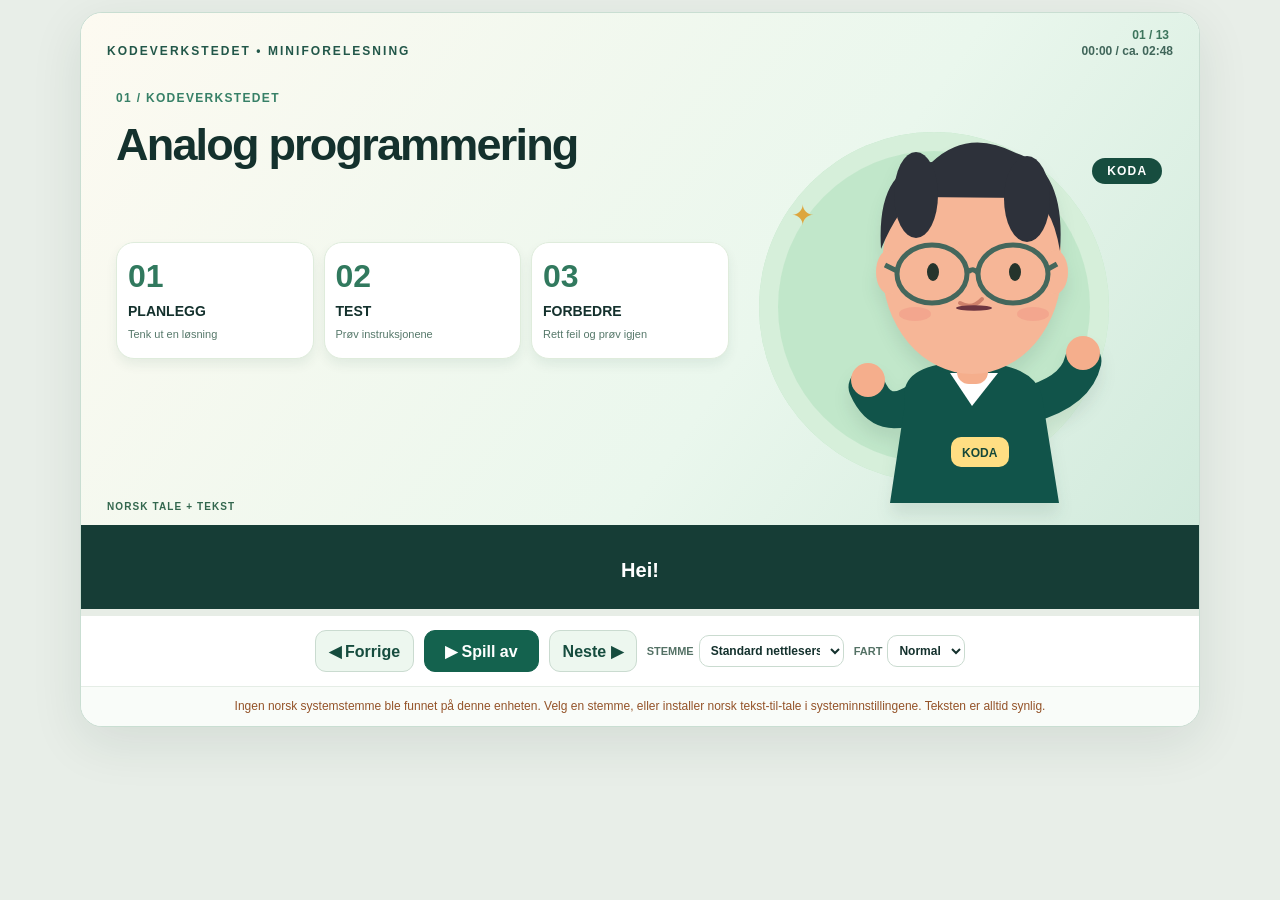
==== analog-programmering-NY.html @ 8103c156 "Add files via upload" ====
<!DOCTYPE html>
<html lang="nb"><head><meta charset="utf-8"><meta name="viewport" content="width=device-width,initial-scale=1"><title>Analog programmering med Koda | Kodeverkstedet</title>
<style>
:root{--ink:#14312d;--forest:#12483f;--jade:#297f64;--mint:#bee8ce;--cream:#fff9ef;--lemon:#ffde83;--peach:#f5ae8c;--blue:#b6cfff}*{box-sizing:border-box}html,body{margin:0;min-height:100%;background:#e8eee8;font-family:Inter,'Segoe UI',Arial,sans-serif;color:var(--ink)}body{padding:12px}button,select{font:inherit}button:focus-visible,select:focus-visible{outline:3px solid #368ce8;outline-offset:3px} .shell{max-width:1120px;margin:auto;border:1px solid #c9ded2;box-shadow:0 15px 52px #14312d19;overflow:hidden;background:white;border-radius:22px}.stage{position:relative;background:linear-gradient(126deg,#fdfaf1 0%,#eaf7ed 61%,#d1eadc 100%);min-height:512px;display:grid;grid-template-columns:59% 41%;overflow:hidden}.topbar{grid-column:1/-1;padding:17px 26px 7px;display:flex;justify-content:space-between;align-items:center;gap:8px}.wordmark{font-size:12px;letter-spacing:.17em;font-weight:900;color:#225749}.timecode{font-size:12px;font-variant-numeric:tabular-nums;color:#40665a;font-weight:750}.maintext{z-index:1;padding:10px 12px 26px 35px}.eyebrow{font-weight:900;letter-spacing:.11em;font-size:12px;color:#378067}.maintext h1{font-size:clamp(23px,3.6vw,45px);line-height:1.1;letter-spacing:-.04em;margin:14px 0 22px;max-width:610px}.visual{min-height:218px;display:flex;justify-content:center;flex-direction:column}.scene{display:none;animation:scene-in .5s cubic-bezier(.2,.8,.2,1) both}.scene.active{display:block}.tip{font-size:clamp(12px,1.5vw,17px);font-weight:700;color:#356653;line-height:1.5;max-width:610px}.subline{margin:0;background:#163d36;color:#fff;min-height:84px;padding:16px 26px 10px;text-align:center;display:flex;align-items:center;justify-content:center;position:relative}.subline p{font-size:clamp(13px,1.6vw,20px);line-height:1.35;font-weight:650;max-width:900px;margin:0}.subline:before{content:'NORSK TALE + TEKST';position:absolute;top:-24px;left:26px;font-size:10px;color:#33674e;font-weight:900;letter-spacing:.11em}.portrait{display:flex;justify-content:center;align-items:center;position:relative;min-width:0}.portrait:before{content:'';width:min(92%,350px);aspect-ratio:1;border-radius:50%;background:#c1e7ca;position:absolute;top:12%;left:4%;box-shadow:inset 0 0 0 19px #d6efda}.portrait:after{content:'KODA';position:absolute;right:8%;top:18%;background:#174d3f;color:#fff;border-radius:20px;padding:6px 15px;letter-spacing:.1em;font-size:12px;font-weight:900}.koda{z-index:2;position:relative;width:min(90%,340px);height:auto;overflow:visible;filter:drop-shadow(0px 12px 8px #17362a18);animation:bob 3.3s ease-in-out infinite}.koda .face-group{transform-origin:172px 190px;animation:nod 4.5s ease-in-out infinite}.koda .eyes{transform-origin:center;animation:blink 5.7s infinite}.koda .mouth{transform-origin:center;transform:scaleY(.25)}.playing .koda .mouth{animation:talk .22s ease-in-out infinite alternate}.playing .koda .right-arm{transform-origin:230px 305px;animation:wave 2.2s ease-in-out infinite}.playing .koda .left-arm{transform-origin:114px 309px;animation:point 2.5s ease-in-out infinite}.koda-stars{position:absolute;z-index:3;color:#dda63e;font-size:28px;left:11%;top:27%;animation:twinkle 2.7s ease-in-out infinite}.playfield{display:flex;flex-direction:column}.controls{padding:14px 18px;display:flex;align-items:center;gap:10px;flex-wrap:wrap;justify-content:center;border-bottom:1px solid #e5ede6;background:#fff}.controls button{background:#edf7ef;border:1px solid #cadbd0;color:#164c3e;border-radius:11px;padding:10px 13px;font-weight:750;cursor:pointer;min-height:42px}.controls button:hover{background:#dbf0e0}.controls .play{background:#14624e;color:white;padding:10px 20px;border-color:#14624e}.controls .play:hover{background:#0e4e3f}.controls .primary{background:#eff8ef}.controls select{max-width:145px;border:1px solid #cadbd0;border-radius:10px;padding:7px;background:white;color:#14312d;font-size:12px}.control-label{color:#547165;font-size:11px;font-weight:900;display:flex;gap:5px;align-items:center}.progressbg{width:100%;height:7px;background:#e7ede6;overflow:hidden}.progress{height:100%;width:0%;background:#2e9a74;transition:width .2s linear}.note{padding:11px 20px;font-size:12px;line-height:1.45;color:#547366;background:#f9fcf9;text-align:center}.note strong{color:#234f42}.scene-indicator{position:absolute;top:15px;right:30px;font-size:12px;color:#3d755c;font-weight:800}.three-steps,.recipe,.loop-flow{display:flex;gap:10px;align-items:center}.step-card{display:flex;flex-direction:column;gap:8px;flex:1;border-radius:18px;padding:15px 11px;background:white;border:1px solid #dfecdc;box-shadow:0 6px 12px #124b3512;animation:pop .7s backwards}.step-card:nth-child(2){animation-delay:.25s}.step-card:nth-child(3){animation-delay:.5s}.step-card b{font-size:32px;color:#31795e}.step-card span{font-size:14px;font-weight:900}.step-card small{font-size:11px;color:#56786a;line-height:1.4}.recipe{gap:4px;flex-wrap:nowrap}.recipe>div,.loop-flow>div{padding:22px 9px;text-align:center;border:1px solid #d4e7d5;background:#fff;border-radius:16px;font-size:15px;flex:1;display:flex;align-items:center;flex-direction:column;gap:8px}.recipe>span,.loop-flow>span{font-size:25px;font-weight:900;color:#318566}.arrowline{display:flex;gap:8px;justify-content:center}.arrowline span{display:grid;place-items:center;background:#ffe6a4;color:#164e40;border:1px solid #e2bb65;border-radius:14px;width:65px;height:80px;font-size:37px;font-weight:900;animation:rise .85s both}.arrowline span:nth-child(2){animation-delay:.3s}.arrowline span:nth-child(3){animation-delay:.6s}.arrowline span:nth-child(4){animation-delay:.9s}.arrowline span:nth-child(5){animation-delay:1.2s}.route-grid{position:relative;display:grid;width:min(100%,410px);height:202px;background-color:#fff;background-image:linear-gradient(#bbd7c3 1px,transparent 1px),linear-gradient(90deg,#bbd7c3 1px,transparent 1px);background-size:16.66% 25%;border:2px solid #6ca688;border-radius:12px}.traveller{position:absolute;bottom:7px;left:5px;font-size:30px;animation:travel 12s linear infinite}.target{position:absolute;right:6px;top:7px;font-size:30px}.cmd-row{margin-top:8px;font-weight:900;color:#2a765a;letter-spacing:.18em}.list-icons,.questions{display:grid;gap:10px;max-width:520px}.list-icons>div,.questions>div{display:flex;align-items:center;gap:11px;background:white;border-radius:13px;padding:13px 16px;box-shadow:0 4px 13px #1a453612;font-size:18px;animation:pop .6s backwards}.list-icons>div:nth-child(2),.questions>div:nth-child(2){animation-delay:.25s}.list-icons>div:nth-child(3),.questions>div:nth-child(3){animation-delay:.5s}.list-icons small{font-size:12px;color:#577667;margin-left:auto;text-align:right}.loop-flow>div{font-size:13px}.loop-flow small{font-size:11px;color:#678275}.math-scenes{display:flex;gap:22px;align-items:center}.math-grid{width:210px;height:170px;position:relative;border-left:3px solid #2c7a60;border-bottom:3px solid #2c7a60;background-image:linear-gradient(#cae1d4 1px,transparent 1px),linear-gradient(90deg,#cae1d4 1px,transparent 1px);background-size:30px 30px}.math-dot{position:absolute;background:#e77d62;border:4px solid white;box-shadow:0 2px 5px #15372920;border-radius:50%;width:27px;height:27px}.d1{left:26px;top:125px}.d2{left:86px;top:125px;animation:bounce 1.8s infinite}.d3{left:86px;top:35px;animation:bounce 1.8s .9s infinite}.axis{position:absolute;left:-12px;top:-27px;font-size:13px;color:#30725b;font-weight:800}.ax2{left:auto;top:auto;bottom:-27px;right:-9px}.math-call{display:grid;gap:4px}.math-call b{font-size:28px;color:#23684f}.math-call small{font-size:12px;color:#638575}.grade-row{display:flex;gap:9px;flex-wrap:wrap}.grade-row span{background:white;border:2px solid #a1cdb1;border-radius:18px;padding:20px 10px;font-weight:800;font-size:16px;animation:pop .65s backwards}.grade-row span:nth-child(2){animation-delay:.2s}.grade-row span:nth-child(3){animation-delay:.4s}.grade-row span:nth-child(4){animation-delay:.6s}.beebot-area{display:flex;align-items:center;gap:28px}.bee-pic{background:#f8d36f;width:194px;height:174px;border-radius:50px;border:5px solid #c7a84e;box-shadow:inset -10px -8px 0 #eac363,0 9px 0 #dba94f;display:flex;align-items:center;justify-content:center;flex-direction:column;animation:bob 2.3s ease-in-out infinite}.bee-top{font-size:28px}.bee-button{font-size:20px}.bee-buttons{display:flex;align-items:center;gap:7px}.bee-buttons i{font-style:normal;border:2px solid #9d792e;border-radius:8px;background:#fff8e1;padding:5px;font-weight:900;color:#745b27}.arrow-pile{font-size:30px;letter-spacing:.22em;color:#19604b}.questions>div{font-weight:750;font-size:15px}.scratchdemo{border-radius:15px;overflow:hidden;border:1px solid #d1caad;max-width:460px}.scratchdemo>div{padding:10px 22px;font-weight:800;color:white;font-size:16px;background:#e4a623;border-radius:12px;margin:4px;animation:pop .5s backwards}.scratchdemo>div:nth-child(2){background:#e88838;animation-delay:.3s}.scratchdemo>.inside{background:#5388c5;margin-left:32px;animation-delay:.6s}.scratchdemo>.inside:last-child{animation-delay:.9s}.python-demo{overflow:hidden;max-width:500px;border-radius:18px;background:#172a30;color:#d6ece8;box-shadow:0 15px 26px #122b301f}.term-head{padding:11px 20px;background:#304950;color:#e2eeec;font-size:13px}.term-head span{display:inline-block;width:9px;height:9px;border-radius:50%;margin-right:5px;background:#fc978e}.term-head span:nth-child(2){background:#fbd36b}.term-head span:nth-child(3){background:#86c99a}.python-demo pre{font:600 clamp(12px,2vw,18px)/2 Consolas,'Courier New',monospace;letter-spacing:-.03em;margin:0;padding:20px 24px}.python-demo em{color:#f7cf82;font-style:normal}.python-demo b{color:#a7dcf8}@keyframes bob{0%,100%{transform:translateY(0)}50%{transform:translateY(-10px)}}@keyframes nod{0%,100%{transform:rotate(0)}40%{transform:rotate(-2.5deg)}60%{transform:rotate(2.5deg)}}@keyframes blink{0%,45%,46%,95%,100%{transform:scaleY(1)}45.3%,45.6%{transform:scaleY(.06)}}@keyframes talk{0%{transform:scaleY(.35)}100%{transform:scaleY(1.2)}}@keyframes wave{0%,100%{transform:rotate(0deg)}50%{transform:rotate(-14deg)}}@keyframes point{0%,100%{transform:rotate(0deg)}50%{transform:rotate(10deg)}}@keyframes twinkle{0%,100%{transform:scale(.85);opacity:.7}50%{transform:scale(1.2);opacity:1}}@keyframes pop{from{opacity:0;transform:translateY(15px) scale(.94)}to{opacity:1;transform:translateY(0) scale(1)}}@keyframes rise{from{opacity:0;transform:translateY(20px)}to{opacity:1;transform:translateY(0)}}@keyframes bounce{0%,100%{transform:scale(.8)}50%{transform:scale(1.2)}}@keyframes scene-in{from{opacity:0;transform:translateY(12px)}to{opacity:1;transform:translateY(0)}}@keyframes travel{0%{left:5px;bottom:7px}26%{left:35%;bottom:7px}48%{left:35%;bottom:53%}76%{left:68%;bottom:53%}100%{left:calc(100% - 44px);bottom:calc(100% - 48px)}}
@media(max-width:730px){body{padding:0}.shell{border-radius:0}.stage{grid-template-columns:62% 38%;min-height:440px}.portrait:after{right:2%;top:18%;font-size:9px}.maintext{padding:4px 6px 22px 17px}.maintext h1{margin:10px 0 17px}.visual{min-height:200px}.koda{width:100%}.portrait:before{top:20%}.step-card{padding:11px 4px}.step-card small,.list-icons small{display:none}.recipe>div{font-size:11px;padding:9px 3px}.recipe>span{font-size:16px}.list-icons>div{font-size:13px;padding:13px 9px}.arrowline{gap:4px}.arrowline span{font-size:24px;width:36px;height:50px}.route-grid{height:150px}.math-scenes{gap:7px}.math-grid{width:140px;height:140px}.math-call b{font-size:19px}.grade-row span{font-size:11px;padding:11px 5px}.bee-pic{width:130px;height:125px;border-radius:30px}.arrow-pile{font-size:14px;letter-spacing:0}.scratchdemo>div{font-size:11px}.controls{gap:5px;padding:9px}.controls button{font-size:12px;padding:7px 9px;min-height:38px}.subline{min-height:76px;padding:12px 15px}.note{font-size:11px}}
@media(prefers-reduced-motion:reduce){.koda,.koda *, .scene,.step-card,.traveller,.math-dot,.arrowline span{animation:none!important}}

@media(max-width:600px){
 .stage{display:block;min-height:465px}.topbar{padding:12px 20px 6px}
 .maintext{padding:12px 17px 28px;min-height:404px}
 .maintext h1{font-size:27px;max-width:65%;min-height:70px;margin:10px 0 12px}
 .eyebrow{font-size:10px;display:block;max-width:65%}
 .visual{width:100%;margin-top:38px;min-height:185px}
 .portrait{position:absolute;width:34%;height:183px;top:71px;right:4px;pointer-events:none}
 .portrait:before{top:22%;left:0;width:100%}.portrait:after{top:12%;right:0}
 .step-card small{display:block;font-size:10px}.step-card span{font-size:11px}
 .step-card{padding:10px 7px}.step-card b{font-size:27px}
 .scene-indicator{top:42px;right:18px}.list-icons small{display:block;font-size:10px}
 .list-icons>div{display:flex;align-items:center;gap:9px}
 .arrowline span{width:calc((100vw - 65px)/5);height:65px;font-size:30px}
 .note{line-height:1.6}
}
</style></head>
<body><main class="shell" aria-label="Interaktiv forklaringsvideo om analog programmering">
<section class="playfield" id="playfield">
<div class="stage"><div class="topbar"><div class="wordmark">KODEVERKSTEDET • MINIFORELESNING</div><div class="timecode" id="timecode">00:00 / ca. 02:55</div></div>
<div class="maintext"><span class="eyebrow" id="eyebrow">ANALOG PROGRAMMERING</span><h1 id="title">Analog programmering</h1><div id="visual" class="visual"></div></div>
<div class="portrait"><span class="koda-stars" aria-hidden="true">✦</span>
<svg class="koda" viewBox="0 0 340 420" role="img" aria-label="Koda – tegnet lærer med briller og grønne klær" xmlns="http://www.w3.org/2000/svg">
<g class="left-arm"><path d="M118 309 Q83 332 67 295" stroke="#11544a" stroke-width="37" stroke-linecap="round" fill="none"/><circle cx="68" cy="288" r="17" fill="#f5ae8c"/></g>
<g class="right-arm"><path d="M227 313 Q276 300 283 269" stroke="#11544a" stroke-width="37" stroke-linecap="round" fill="none"/><circle cx="283" cy="261" r="17" fill="#f5ae8c"/></g>
<path d="M105 311 Q97 272 164 270 Q239 269 243 310 L259 411 L90 411Z" fill="#11544a"/><path d="M150 281 L172 314 L198 281" fill="white"/><rect x="151" y="345" width="58" height="30" rx="10" fill="#ffde83"/><text x="162" y="365" font-size="12" font-weight="900" fill="#164839">KODA</text>
<rect x="157" y="253" width="31" height="39" rx="12" fill="#f5ae8c"/>
<g class="face-group"><ellipse cx="172" cy="175" rx="90" ry="107" fill="#f6b697"/><ellipse cx="89" cy="180" rx="13" ry="22" fill="#f6b697"/><ellipse cx="255" cy="180" rx="13" ry="22" fill="#f6b697"/><path d="M81 157 Q76 73 132 70 Q168 36 216 61 Q266 77 260 159 Q251 106 225 106 L117 105 Q98 116 81 157Z" fill="#2d313a"/><ellipse cx="116" cy="103" rx="22" ry="43" fill="#2d313a"/><ellipse cx="227" cy="107" rx="23" ry="43" fill="#2d313a"/>
<g stroke="#44675c" stroke-width="5" fill="none"><ellipse cx="132" cy="182" rx="35" ry="29"/><ellipse cx="213" cy="182" rx="35" ry="29"/><path d="M168 180Q173 175 178 181"/><path d="M97 179L85 173M248 177L257 172"/></g>
<g class="eyes" fill="#25342c"><ellipse cx="133" cy="180" rx="6" ry="9"/><ellipse cx="215" cy="180" rx="6" ry="9"/></g><path d="M160 211Q172 218 182 207" fill="none" stroke="#cf816b" stroke-width="4" stroke-linecap="round"/><ellipse class="mouth" cx="174" cy="234" rx="18" ry="11" fill="#6d3540"/><ellipse cx="115" cy="222" rx="16" ry="7" fill="#ef9282" opacity=".45"/><ellipse cx="233" cy="222" rx="16" ry="7" fill="#ef9282" opacity=".45"/></g>
</svg></div>
<div class="scene-indicator" id="sceneCounter">01 / 13</div></div>
<div class="subline" aria-live="polite"><p id="subtitle">Trykk «Spill av» for å starte med en norsk fortellerstemme.</p></div>
<div class="progressbg" role="progressbar" aria-label="Fremdrift" aria-valuenow="0" aria-valuemin="0" aria-valuemax="100" id="progressBar"><div class="progress" id="progress"></div></div>
<div class="controls"><button type="button" id="back" aria-label="Forrige del">◀ Forrige</button><button type="button" id="play" class="play">▶ Spill av</button><button type="button" id="next" aria-label="Neste del">Neste ▶</button><label class="control-label" for="voice">STEMME<select id="voice"><option>Finner stemmer …</option></select></label><label class="control-label" for="speed">FART<select id="speed"><option value="1">Normal</option><option value=".88">Rolig</option><option value="1.15">Rask</option></select></label></div>
<div class="note" id="note">Lyd spilles med nettleserens stemmefunksjon. En norsk systemstemme gir vanligvis bedre uttale enn den gamle robotstemmen. Ingen innlogging er nødvendig.</div>
</section></main>
<script>
'use strict';
const scenes = [{"title": "Analog programmering", "label": "01 / KODEVERKSTEDET", "text": "Hei! Velkommen til Kodeverkstedet. Jeg skal vise deg hva analog programmering er, og hvorfor vi ofte begynner uten skjerm når barn skal lære å programmere.", "visual": "<div class=\"three-steps\"><div class=\"step-card step-a\"><b>01</b><span>PLANLEGG</span><small>Tenk ut en løsning</small></div><div class=\"step-card step-b\"><b>02</b><span>TEST</span><small>Prøv instruksjonene</small></div><div class=\"step-card step-c\"><b>03</b><span>FORBEDRE</span><small>Rett feil og prøv igjen</small></div></div>", "kind": "intro"}, {"title": "Hva er programmering?", "label": "02 / EN ALGORITME", "text": "Programmering handler om å lage presise instruksjoner som kan utføres i en bestemt rekkefølge. En slik stegvis oppskrift kaller vi en algoritme. Først planlegger vi, så tester vi.", "visual": "<div class=\"recipe\"><div>🧭 <b>START</b></div><span>→</span><div>📋 <b>INSTRUKSJONER</b></div><span>→</span><div>🏁 <b>MÅL</b></div></div><p class=\"tip\">En algoritme er en trinnvis oppskrift som kan følges av andre.</p>", "kind": "algorithm"}, {"title": "Hva betyr analog?", "label": "03 / UTEN DATAMASKIN", "text": "Ved analog programmering kan elevene utforske algoritmer uten datamaskin. Vi bruker for eksempel pilkort, papir, bevegelse og rutematter. En elev kan til og med late som hen er en robot.", "visual": "<div class=\"arrowline\"><span>↑</span><span>↑</span><span>↱</span><span>↑</span><span>🏁</span></div><p class=\"tip\">Pilkort, papir og bevegelser – helt uten skjerm.</p>", "kind": "cards"}, {"title": "En robot i klasserommet", "label": "04 / PRAKTISK EKSEMPEL", "text": "Tenk deg at en elev er robot på et rutenett. En annen elev gir instruksjoner: gå to skritt fram, snu til høyre, gå ett skritt. Kommer roboten fram til målet?", "visual": "<div class=\"route-holder\"><div class=\"route-grid\"><div class=\"target\">🏁</div><div class=\"traveller\">🤖</div></div><div class=\"cmd-row\">↑ &nbsp; ↑ &nbsp; ↱ &nbsp; ↑ &nbsp; ✓</div></div>", "kind": "grid"}, {"title": "Vi lærer å tenke", "label": "05 / LÆRINGSMÅL", "text": "Slik trener elevene på å lage rekkefølger, bruke presist språk, samarbeide og se sammenhenger. Når instruksjonene ikke virker, må de forklare hvorfor og prøve en ny løsning.", "visual": "<div class=\"list-icons\"><div>🔢 <b>Rekkefølge</b><small>Hva må komme først?</small></div><div>💬 <b>Presist språk</b><small>Hva betyr «snu»?</small></div><div>🤝 <b>Samarbeid</b><small>Del ideer og test sammen</small></div></div>", "kind": "skills"}, {"title": "Feil er en del av jobben", "label": "06 / TEST OG FORBEDRE", "text": "Feilsøking er en viktig del av programmering. Spør elevene: Hva forventet dere skulle skje? Hva skjedde faktisk? Hvilken instruksjon vil dere endre? Da blir feil en ressurs for læring.", "visual": "<div class=\"loop-flow\"><div>🔎 <b>Forutsi</b><small>Hva skal skje?</small></div><span>→</span><div>▶️ <b>Test</b><small>Hva skjedde?</small></div><span>→</span><div>🛠️ <b>Rett</b><small>Hva kan endres?</small></div></div><p class=\"tip\">Feil er informasjon – ikke nederlag.</p>", "kind": "debug"}, {"title": "Hvor er matematikken?", "label": "07 / MATEMATIKK I PRAKSIS", "text": "I matematikk passer dette særlig godt til romforståelse, retning, koordinater, mønstre og måling. Når elevene begrunner en rute eller sammenligner to løsninger, setter de ord på matematisk tenkning.", "visual": "<div class=\"math-scenes\"><div class=\"math-grid\"><span class=\"axis\">y ↑</span><div class=\"math-dot d1\"></div><div class=\"math-dot d2\"></div><div class=\"math-dot d3\"></div><span class=\"axis ax2\">x →</span></div><div class=\"math-call\"><b>90°</b><small>Vinkler</small><b>(x, y)</b><small>Koordinater</small></div></div>", "kind": "math"}, {"title": "Hvorfor på 1.–4. trinn?", "label": "08 / EN GOD START", "text": "For elever på første til fjerde trinn er dette en fin start. Oppgavene er konkrete og lekne. Dette passer med LK20, der yngre elever arbeider med regler og trinnvise instruksjoner i lek og spill. Elevene trenger ikke kunne skrive kode for å delta.", "visual": "<div class=\"grade-row\"><span>1. trinn</span><span>2. trinn</span><span>3. trinn</span><span>4. trinn</span></div><p class=\"tip\">Konkrete oppgaver: alle kan delta før de lærer tekstkode.</p>", "kind": "early"}, {"title": "Hva med Bee-Bot?", "label": "09 / FRA PAPIR TIL ROBOT", "text": "Bee-Bot er en liten programmerbar robot. Den er ikke helt analog, men den kan brukes uten skjerm. Elevene kan først legge pilkort, og deretter taste den samme algoritmen inn på roboten.", "visual": "<div class=\"beebot-area\"><div class=\"bee-pic\"><div class=\"bee-top\">🐝</div><div class=\"bee-button\">↑</div><div class=\"bee-buttons\"><i>←</i><i>GO</i><i>→</i></div><div class=\"bee-button\">↓</div></div><div class=\"arrow-pile\">↑ ↑ → ↑</div></div>", "kind": "bee"}, {"title": "Læreren stiller spørsmål", "label": "10 / GOD UNDERVISNING", "text": "Lærerens rolle er å hjelpe elevene med å tenke høyt. Be dem forklare, samarbeide og sammenligne ulike framgangsmåter. Målet er ikke bare at roboten kommer fram, men at elevene forstår hvorfor.", "visual": "<div class=\"questions\"><div>Hva tror du kommer til å skje?</div><div>Hvorfor valgte dere den veien?</div><div>Finnes det en annen løsning?</div></div>", "kind": "questions"}, {"title": "Neste steg: Blokker", "label": "11 / VIDERE LÆRING", "text": "Når elevene kjenner ideene fra analog programmering, kan vi gå videre til blokkprogrammering i for eksempel Scratch. Her setter de sammen kodeblokker og ser resultatet på skjermen.", "visual": "<div class=\"scratchdemo\"><div>når grønt flagg klikkes</div><div>gjenta <strong>4</strong> ganger</div><div class=\"inside\">gå <strong>60</strong> steg</div><div class=\"inside\">snu <strong>90</strong> grader</div></div><p class=\"tip\">Det du planla med piler, kan bygges med kodeblokker.</p>", "kind": "blocks"}, {"title": "Og senere: Tekstkode", "label": "12 / FRA BLOKKER TIL TEKST", "text": "Senere kan de bruke tekstbasert programmering, som Python. Ideene er de samme: instruksjoner, løkker, testing og forbedring. Overgangen er ikke en fast alderstrapp; vi velger verktøy ut fra læringsmålet.", "visual": "<div class=\"python-demo\"><div class=\"term-head\"><span></span><span></span><span></span> python</div><pre><em>for</em> side <em>in</em> range(<b>4</b>):\n    forward(<b>60</b>)\n    right(<b>90</b>)</pre></div><p class=\"tip\">Samme tanke – nå skrevet med tekst.</p>", "kind": "python"}, {"title": "Prøv i din klasse!", "label": "13 / KLAR TIL Å PRØVE?", "text": "Prøv dette i klassen: Tegn en rute fra start til mål, skriv instruksjonene med piler, bytt med en medelev og test. Snakk sammen om hva dere lærte. God programmering!", "visual": "<div class=\"list-icons\"><div>✏️ <b>Tegn et rutekart</b><small>Fra START til MÅL</small></div><div>↗️ <b>Skriv pilinstruksjoner</b><small>Gjør dem presise</small></div><div>✅ <b>Bytt, test og forbedre</b><small>Forklar hvorfor det virker</small></div></div>", "kind": "outro"}];
const $=q=>document.getElementById(q);
const synth=('speechSynthesis' in window)?window.speechSynthesis:null;
let voices=[],idx=0,active=false,paused=false,silentMode=false,currentUtterance=null,elapsed=0,t0=0,ticker=null,sceneStart=0,timing=[],sceneEst=[];
const splitSentences=s=>s.match(/[^.!?]+[.!?]+|[^.!?]+$/g)?.map(s=>s.trim()).filter(Boolean)||[s];
scenes.forEach(s=>{s.sentences=splitSentences(s.text);});
function computeTimes(){const speed=Number($('speed').value)||1;sceneEst=scenes.map(s=>Math.max(8,(s.text.trim().split(/\s+/).length/(2.55*speed))+1.3));timing=[];let x=0;for(const t of sceneEst){timing.push(x);x+=t;}return x;}
function fmt(t){t=Math.max(0,Math.floor(t));return String(Math.floor(t/60)).padStart(2,'0')+':'+String(t%60).padStart(2,'0');}
function drawScene(){const s=scenes[idx];$('title').textContent=s.title;$('eyebrow').textContent=s.label;$('sceneCounter').textContent=String(idx+1).padStart(2,'0')+' / 13';$('visual').innerHTML='<div class="scene active">'+s.visual+'</div>';$('subtitle').textContent=s.sentences[0];renderProgress();}
function renderProgress(){let total=computeTimes();let now=Math.min(total,(timing[idx]||0)+Math.max(0,elapsed));$('timecode').textContent=fmt(now)+' / ca. '+fmt(total);const value=Math.round(100*now/total);$('progress').style.width=value+'%';$('progressBar').setAttribute('aria-valuenow',String(value));}
function populate(){if(!synth){$('voice').innerHTML='<option>Ingen tale tilgjengelig</option>';note('Denne nettleseren støtter ikke talesyntese. Du kan se animasjonen med tekst.',true);return;}voices=synth.getVoices()||[];const options=voices.map((v,i)=>({v,i})).sort((a,b)=>{const score=x=>/^(nb|nn|no)(-|$)/i.test(x.lang)?0:/^(sv|da)(-|$)/i.test(x.lang)?1:2;return score(a.v)-score(b.v);});const sel=$('voice');const previous=sel.value;sel.innerHTML='';options.forEach(({v,i})=>{let option=document.createElement('option');option.value=String(i);option.textContent=(v.name.length>24?v.name.slice(0,24)+'…':v.name)+' ('+v.lang+')';sel.appendChild(option);});if(options.length===0){sel.add(new Option('Standard nettleserstemme','none'));}else{sel.value=options.some(x=>String(x.i)===previous)?previous:String(options[0].i);}const target=voices[Number(sel.value)];if(!target||!/^(nb|nn|no)(-|$)/i.test(target.lang)){note('Ingen norsk systemstemme ble funnet på denne enheten. Velg en stemme, eller installer norsk tekst-til-tale i systeminnstillingene. Teksten er alltid synlig.',true);}else{note('Norsk stemme funnet: '+target.name+'. Trykk Spill av for å starte.',false);}}
function note(s,isWarning){$('note').textContent=s;$('note').style.color=isWarning?'#945329':'#547366';}
function cancelVoice(){if(synth){try{synth.cancel();}catch(e){}}currentUtterance=null;}
function stopTicker(){if(ticker){clearInterval(ticker);ticker=null;}}
function pause(){if(!active)return;paused=true;active=false;if(synth&&!silentMode){try{synth.pause()}catch(e){}}stopTicker();$('playfield').classList.remove('playing');$('play').textContent='▶ Fortsett';}
function finish(){active=false;paused=false;stopTicker();$('playfield').classList.remove('playing');$('play').textContent='↻ Spill igjen';}
function kickTicker(){stopTicker();t0=performance.now();ticker=setInterval(()=>{if(!active)return;let dt=(performance.now()-t0)/1000;t0=performance.now();elapsed+=dt;renderProgress();if(silentMode&&elapsed>=sceneEst[idx])advance();
if(!silentMode&&elapsed>sceneEst[idx]*2.3){note('Taleavspillingen ble stående. Går videre med tekst og animasjon.',true);cancelVoice();silentMode=true;advance();}},120);}
function speakSentence(sentenceIdx){if(!active||silentMode||!synth)return;const s=scenes[idx];if(sentenceIdx>=s.sentences.length){advance();return;}const text=s.sentences[sentenceIdx];$('subtitle').textContent=text;let utter=new SpeechSynthesisUtterance(text);utter.lang='nb-NO';const selected=voices[Number($('voice').value)];if(selected)utter.voice=selected;utter.rate=Number($('speed').value)||1;utter.pitch=1.04;utter.volume=1;currentUtterance=utter;let used=false;utter.onend=()=>{if(!active||currentUtterance!==utter)return;used=true;speakSentence(sentenceIdx+1);};utter.onerror=e=>{if(!active||currentUtterance!==utter)return;if(e.error==='canceled'||e.error==='interrupted')return;note('Talen kunne ikke fortsette på denne enheten. Viser tekst og animasjon uten lyd.',true);silentMode=true;};try{synth.speak(utter);}catch(e){note('Nettleseren klarte ikke å spille av stemmen. Viser tekst og animasjon.',true);silentMode=true;}}
function startScene(){cancelVoice();elapsed=0;drawScene();if(!active)return;if(silentMode||!synth){$('subtitle').textContent=scenes[idx].text;return;}speakSentence(0);}
function advance(){if(!active)return;if(idx>=scenes.length-1){cancelVoice();finish();$('subtitle').textContent='Ferdig! Prøv aktiviteten i klassen.';return;}idx++;startScene();}
function play(){if(paused&&synth&&!silentMode){try{synth.resume()}catch(e){}}else{paused=false;}active=true;$('playfield').classList.add('playing');$('play').textContent='Ⅱ Pause';kickTicker();if(!currentUtterance||silentMode)startScene();}
$('play').addEventListener('click',()=>{if(active){pause()}else{play();}});
$('back').addEventListener('click',()=>{idx=Math.max(0,idx-1);const wasPlaying=active;if(paused)paused=false;if(wasPlaying){startScene()}else{cancelVoice();drawScene();}});
$('next').addEventListener('click',()=>{idx=Math.min(scenes.length-1,idx+1);const wasPlaying=active;if(paused)paused=false;if(wasPlaying){startScene()}else{cancelVoice();drawScene();}});
$('voice').addEventListener('change',()=>{if(active)startScene();});
$('speed').addEventListener('change',()=>{renderProgress();if(active)startScene();});
if(synth)synth.addEventListener?.('voiceschanged',populate);
window.addEventListener('pagehide',cancelVoice);
window.addEventListener('visibilitychange',()=>{if(document.hidden&&active)pause();});
computeTimes();drawScene();populate();setTimeout(populate,700);
</script></body></html>
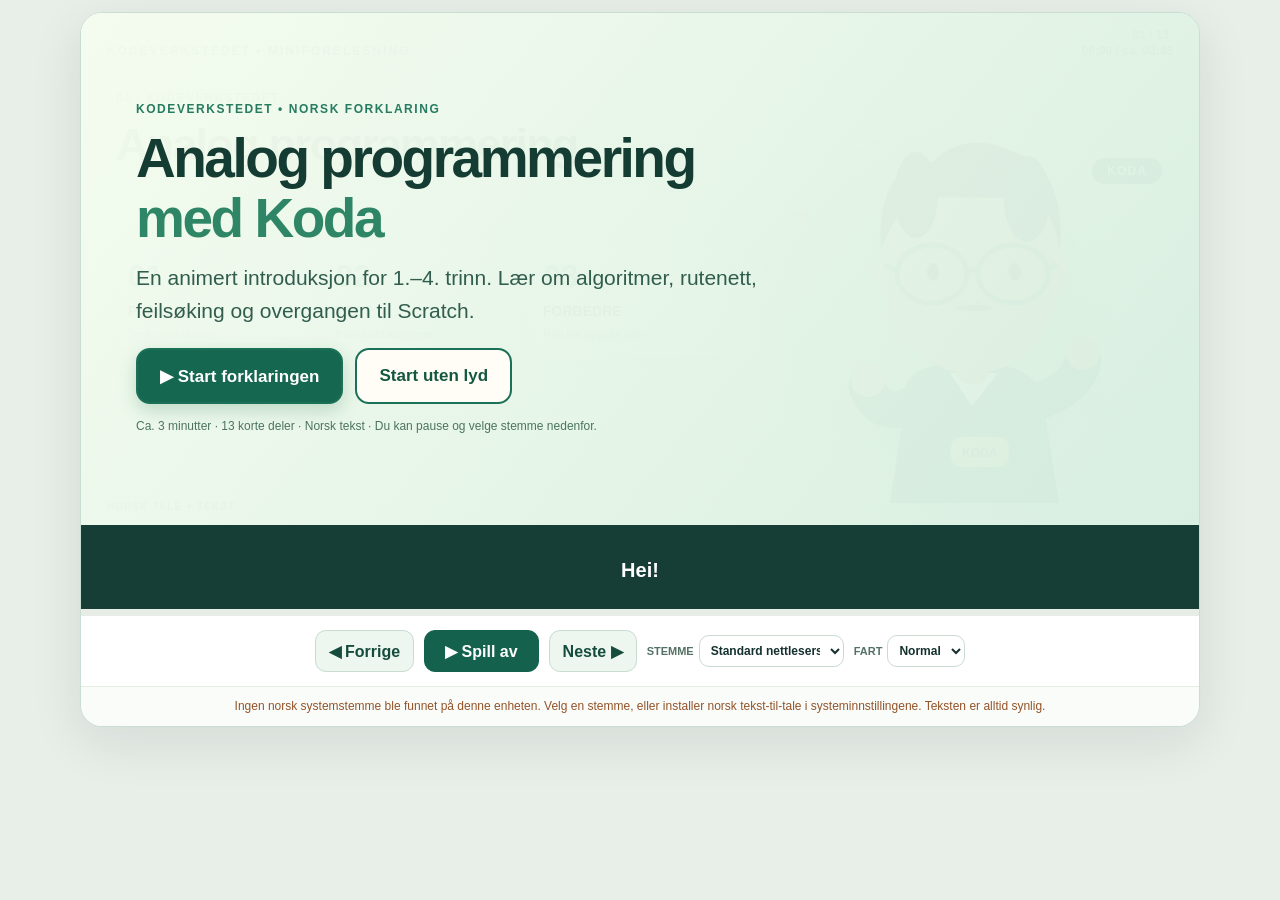
==== commit e0e94584: "Add files via upload" ====
--- a/analog-programmering-NY.html
+++ b/analog-programmering-NY.html
@@ -20,10 +20,26 @@
  .arrowline span{width:calc((100vw - 65px)/5);height:65px;font-size:30px}
  .note{line-height:1.6}
 }
+
+/* Tydelig startskjerm – også når siden brukes i et iframe på mobil. */
+.stage{position:relative}
+.welcome{position:absolute;z-index:9;inset:0;background:linear-gradient(130deg,rgba(244,252,239,.98),rgba(216,239,225,.97));display:flex;align-items:flex-start;flex-direction:column;justify-content:center;gap:13px;padding:clamp(22px,5vw,55px);text-align:left}
+.welcome[hidden]{display:none!important}
+.welcome-tag{letter-spacing:.13em;font-size:12px;font-weight:900;color:#267b60}
+.welcome h2{font-size:clamp(30px,4.4vw,55px);line-height:1.09;margin:0;letter-spacing:-.045em;color:#143c32}
+.welcome h2 em{font-style:normal;color:#2f8667}
+.welcome p{font-size:clamp(15px,1.8vw,21px);line-height:1.55;max-width:680px;margin:0;color:#315d4e}
+.welcome-buttons{display:flex;gap:12px;flex-wrap:wrap;margin-top:8px}
+.welcome-buttons button{cursor:pointer;border-radius:14px;min-height:56px;padding:14px 22px;font-size:17px;font-weight:850;border:2px solid #1b7058}
+.welcome-buttons .start-main{background:#15674f;color:white;box-shadow:0 7px 18px #2d76543a}
+.welcome-buttons .start-muted{background:#fffdf6;color:#155842}
+.welcome-buttons button:hover{filter:brightness(.94)}
+.welcome small{color:#4c7362;font-size:12px;line-height:1.55;max-width:650px}
+@media(max-width:600px){.welcome{padding:24px 19px;gap:10px}.welcome h2{font-size:32px}.welcome p{font-size:14px}.welcome-buttons{flex-direction:column;width:100%;gap:8px}.welcome-buttons button{width:100%;min-height:48px;font-size:15px;padding:10px}.welcome small{font-size:11px}}
 </style></head>
 <body><main class="shell" aria-label="Interaktiv forklaringsvideo om analog programmering">
 <section class="playfield" id="playfield">
-<div class="stage"><div class="topbar"><div class="wordmark">KODEVERKSTEDET • MINIFORELESNING</div><div class="timecode" id="timecode">00:00 / ca. 02:55</div></div>
+<div class="stage"><div class="welcome" id="welcome" role="group" aria-label="Start animert forklaring"><span class="welcome-tag">KODEVERKSTEDET • NORSK FORKLARING</span><h2>Analog programmering<br><em>med Koda</em></h2><p>En animert introduksjon for 1.–4. trinn. Lær om algoritmer, rutenett, feilsøking og overgangen til Scratch.</p><div class="welcome-buttons"><button type="button" id="start" class="start-main">▶ Start forklaringen</button><button type="button" id="startSilent" class="start-muted">Start uten lyd</button></div><small>Ca. 3 minutter · 13 korte deler · Norsk tekst · Du kan pause og velge stemme nedenfor.</small></div><div class="topbar"><div class="wordmark">KODEVERKSTEDET • MINIFORELESNING</div><div class="timecode" id="timecode">00:00 / ca. 02:55</div></div>
 <div class="maintext"><span class="eyebrow" id="eyebrow">ANALOG PROGRAMMERING</span><h1 id="title">Analog programmering</h1><div id="visual" class="visual"></div></div>
 <div class="portrait"><span class="koda-stars" aria-hidden="true">✦</span>
 <svg class="koda" viewBox="0 0 340 420" role="img" aria-label="Koda – tegnet lærer med briller og grønne klær" xmlns="http://www.w3.org/2000/svg">
@@ -65,7 +81,9 @@
 function startScene(){cancelVoice();elapsed=0;drawScene();if(!active)return;if(silentMode||!synth){$('subtitle').textContent=scenes[idx].text;return;}speakSentence(0);}
 function advance(){if(!active)return;if(idx>=scenes.length-1){cancelVoice();finish();$('subtitle').textContent='Ferdig! Prøv aktiviteten i klassen.';return;}idx++;startScene();}
 function play(){if(paused&&synth&&!silentMode){try{synth.resume()}catch(e){}}else{paused=false;}active=true;$('playfield').classList.add('playing');$('play').textContent='Ⅱ Pause';kickTicker();if(!currentUtterance||silentMode)startScene();}
-$('play').addEventListener('click',()=>{if(active){pause()}else{play();}});
+$('start').addEventListener('click',()=>{$('welcome').hidden=true;play();});
+$('startSilent').addEventListener('click',()=>{$('welcome').hidden=true;silentMode=true;note('Spilles uten lyd. Følg norsk tekst og animasjoner.',false);play();});
+$('play').addEventListener('click',()=>{$('welcome').hidden=true;if(active){pause()}else{play();}});
 $('back').addEventListener('click',()=>{idx=Math.max(0,idx-1);const wasPlaying=active;if(paused)paused=false;if(wasPlaying){startScene()}else{cancelVoice();drawScene();}});
 $('next').addEventListener('click',()=>{idx=Math.min(scenes.length-1,idx+1);const wasPlaying=active;if(paused)paused=false;if(wasPlaying){startScene()}else{cancelVoice();drawScene();}});
 $('voice').addEventListener('change',()=>{if(active)startScene();});
